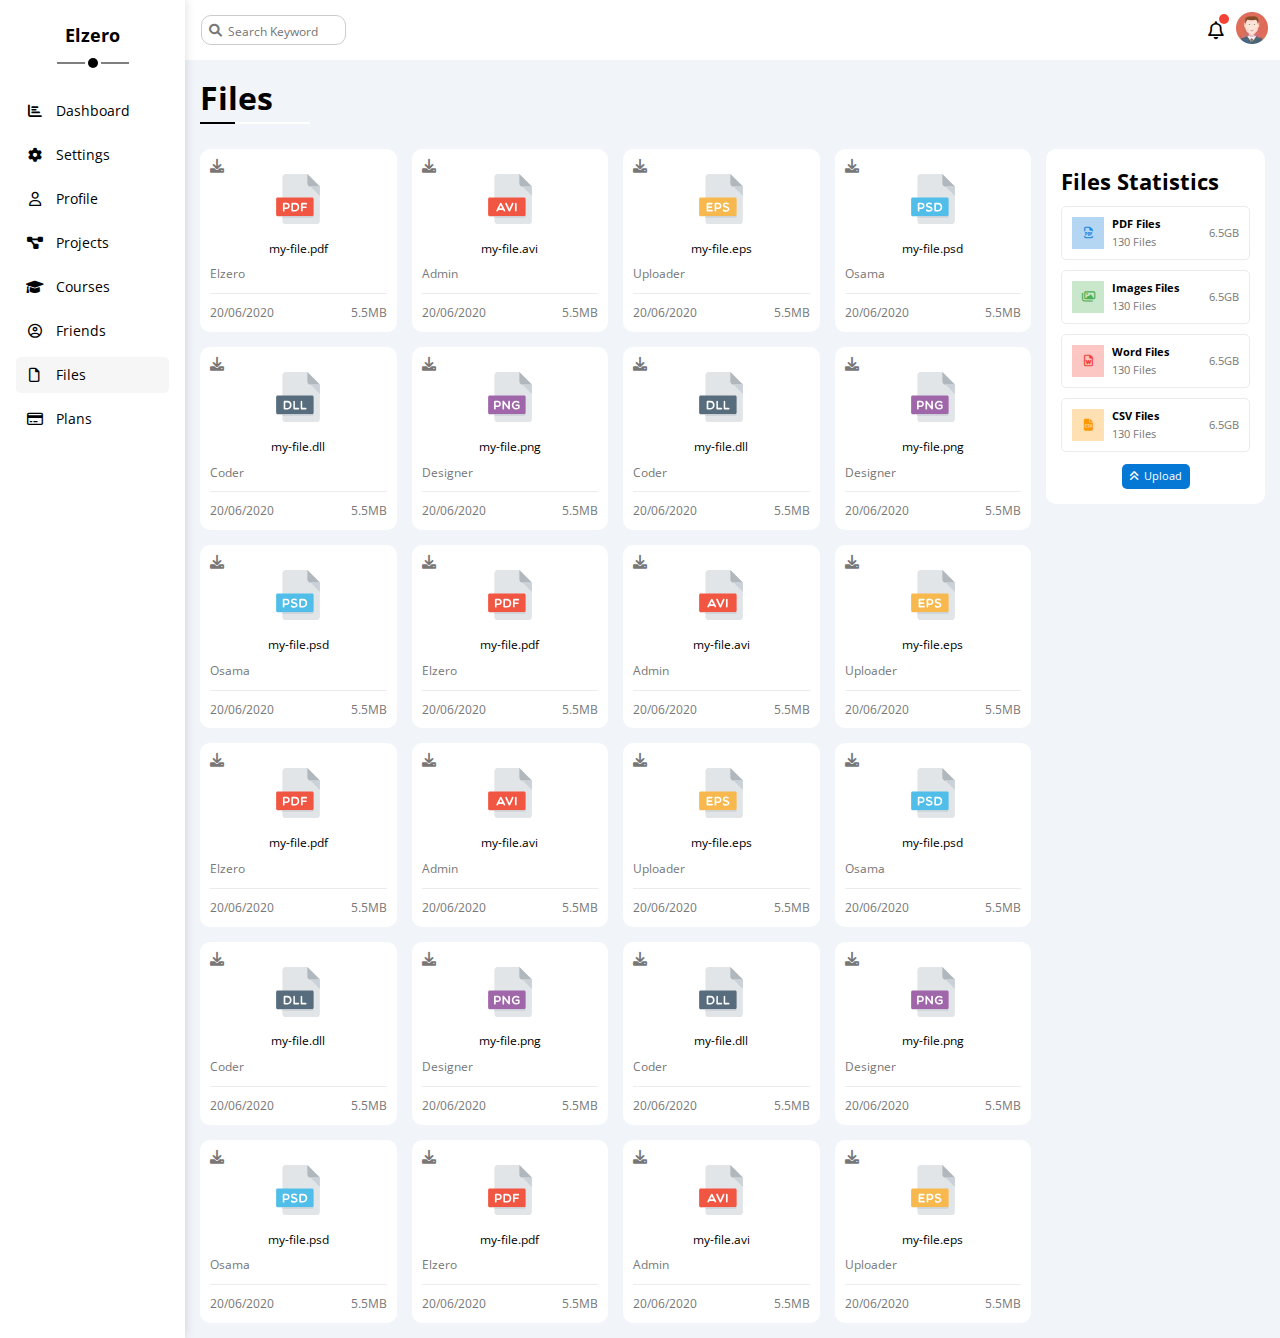
==== files.html @ 7b5e1d6e "Dashboard" ====
<!DOCTYPE html>
<html lang="en">
  <head>
    <meta charset="UTF-8">
    <meta name="description" content="Dashboard">
    <meta name="keywords" content="HTML, CSS">
    <meta name="author" content="Galhoum">
    <meta http-equiv="X-UA-Compatible" content="IE=edge">
    <meta name="viewport" content="width=device-width, initial-scale=1.0">
    <title>Files</title>
    <!-- Render All Elements Normally -->
    <link rel="stylesheet" href="css/normalize.css">
    <!-- Font Awesome Library -->
    <link rel="stylesheet" href="css/all.min.css">
    <!-- Main Template CSS File -->
    <link rel="stylesheet" href="css/main.css">
    <!-- Files CSS File -->
    <link rel="stylesheet" href="css/files.css">
    <!-- Google Fonts -->
    <link rel="preconnect" href="https://fonts.googleapis.com">
    <link rel="preconnect" href="https://fonts.gstatic.com" crossorigin>
    <link href="https://fonts.googleapis.com/css2?family=Open+Sans:wght@300;500&display=swap" rel="stylesheet">
  </head>
<body>
  <!-- Start Parent -->
  <section class="parent">
    <div class="side-nav">
      <div class="title">
        <p class="name">Elzero</p>
        <p class="solid-circle"></p>
      </div>
      <ul>
        <li><a href="index.html"><i class="fa-solid fa-chart-bar fa-fw"></i><span>Dashboard</span></a></li>
        <li><a href="settings.html"><i class="fa-sharp fa-solid fa-gear fa-fw"></i><span>Settings</span></a></li>
        <li><a href="profile.html"><i class="fa-regular fa-user fa-fw"></i><span>Profile</span></a></li>
        <li><a href="projects.html"><i class="fa-solid fa-diagram-project fa-fw"></i><span>Projects</span></a></li>
        <li><a href="courses.html"><i class="fa-solid fa-graduation-cap fa-fw"></i><span>Courses</span></a></li>
        <li><a href="friends.html"><i class="fa-regular fa-circle-user fa-fw"></i><span>Friends</span></a></li>
        <li class="active"><a href="files.html"><i class="fa-regular fa-file fa-fw"></i><span>Files</span></a></li>
        <li><a href="plans.html"><i class="fa-regular fa-credit-card fa-fw"></i><span>Plans</span></a></li>
      </ul>
    </div>
    <div class="content">
      <div class="main-nav">
      <form action="#" method="post">
        <i class="fa-solid fa-magnifying-glass"></i>
        <input type="search" name="search" placeholder="Search Keyword">
      </form>
      <div class="user">
        <i class="fa-regular fa-bell"></i>
        <div class="user-image">
          <a href="profile.html"><img src="images/user-img.webp" alt="user image"></a>
        </div>
      </div>
      </div>
      <div class="main-heading">
        <h1>Files</h1>
        <hr/>
      </div>
      <div class="files-container">
        <div class="files">
          <div class="file">
            <i class="fa-solid fa-download"></i>
            <div class="file-info">
              <div class="image">
                <img src="images/pdf.svg" alt="file-pic">
              </div>
              <p class="img-name">my-file.pdf</p>
            </div>
            <p class="author">Elzero</p>
            <div class="date-size">
              <p class="date">20/06/2020</p>
              <p class="size">5.5MB</p>
            </div>
          </div>
          <div class="file">
            <i class="fa-solid fa-download"></i>
            <div class="file-info">
              <div class="image">
                <img src="images/avi.svg" alt="file-pic">
              </div>
              <p class="img-name">my-file.avi</p>
            </div>
            <p class="author">Admin</p>
            <div class="date-size">
              <p class="date">20/06/2020</p>
              <p class="size">5.5MB</p>
            </div>
          </div>
          <div class="file">
            <i class="fa-solid fa-download"></i>
            <div class="file-info">
              <div class="image">
                <img src="images/eps.svg" alt="file-pic">
              </div>
              <p class="img-name">my-file.eps</p>
            </div>
            <p class="author">Uploader</p>
            <div class="date-size">
              <p class="date">20/06/2020</p>
              <p class="size">5.5MB</p>
            </div>
          </div>
          <div class="file">
            <i class="fa-solid fa-download"></i>
            <div class="file-info">
              <div class="image">
                <img src="images/psd.svg" alt="file-pic">
              </div>
              <p class="img-name">my-file.psd</p>
            </div>
            <p class="author">Osama</p>
            <div class="date-size">
              <p class="date">20/06/2020</p>
              <p class="size">5.5MB</p>
            </div>
          </div>
          <div class="file">
            <i class="fa-solid fa-download"></i>
            <div class="file-info">
              <div class="image">
                <img src="images/dll.svg" alt="file-pic">
              </div>
              <p class="img-name">my-file.dll</p>
            </div>
            <p class="author">Coder</p>
            <div class="date-size">
              <p class="date">20/06/2020</p>
              <p class="size">5.5MB</p>
            </div>
          </div>
          <div class="file">
            <i class="fa-solid fa-download"></i>
            <div class="file-info">
              <div class="image">
                <img src="images/png.svg" alt="file-pic">
              </div>
              <p class="img-name">my-file.png</p>
            </div>
            <p class="author">Designer</p>
            <div class="date-size">
              <p class="date">20/06/2020</p>
              <p class="size">5.5MB</p>
            </div>
          </div>
          <div class="file">
            <i class="fa-solid fa-download"></i>
            <div class="file-info">
              <div class="image">
                <img src="images/dll.svg" alt="file-pic">
              </div>
              <p class="img-name">my-file.dll</p>
            </div>
            <p class="author">Coder</p>
            <div class="date-size">
              <p class="date">20/06/2020</p>
              <p class="size">5.5MB</p>
            </div>
          </div>
          <div class="file">
            <i class="fa-solid fa-download"></i>
            <div class="file-info">
              <div class="image">
                <img src="images/png.svg" alt="file-pic">
              </div>
              <p class="img-name">my-file.png</p>
            </div>
            <p class="author">Designer</p>
            <div class="date-size">
              <p class="date">20/06/2020</p>
              <p class="size">5.5MB</p>
            </div>
          </div>
          <div class="file">
            <i class="fa-solid fa-download"></i>
            <div class="file-info">
              <div class="image">
                <img src="images/psd.svg" alt="file-pic">
              </div>
              <p class="img-name">my-file.psd</p>
            </div>
            <p class="author">Osama</p>
            <div class="date-size">
              <p class="date">20/06/2020</p>
              <p class="size">5.5MB</p>
            </div>
          </div>
          <div class="file">
            <i class="fa-solid fa-download"></i>
            <div class="file-info">
              <div class="image">
                <img src="images/pdf.svg" alt="file-pic">
              </div>
              <p class="img-name">my-file.pdf</p>
            </div>
            <p class="author">Elzero</p>
            <div class="date-size">
              <p class="date">20/06/2020</p>
              <p class="size">5.5MB</p>
            </div>
          </div>
          <div class="file">
            <i class="fa-solid fa-download"></i>
            <div class="file-info">
              <div class="image">
                <img src="images/avi.svg" alt="file-pic">
              </div>
              <p class="img-name">my-file.avi</p>
            </div>
            <p class="author">Admin</p>
            <div class="date-size">
              <p class="date">20/06/2020</p>
              <p class="size">5.5MB</p>
            </div>
          </div>
          <div class="file">
            <i class="fa-solid fa-download"></i>
            <div class="file-info">
              <div class="image">
                <img src="images/eps.svg" alt="file-pic">
              </div>
              <p class="img-name">my-file.eps</p>
            </div>
            <p class="author">Uploader</p>
            <div class="date-size">
              <p class="date">20/06/2020</p>
              <p class="size">5.5MB</p>
            </div>
          </div>
          <div class="file">
            <i class="fa-solid fa-download"></i>
            <div class="file-info">
              <div class="image">
                <img src="images/pdf.svg" alt="file-pic">
              </div>
              <p class="img-name">my-file.pdf</p>
            </div>
            <p class="author">Elzero</p>
            <div class="date-size">
              <p class="date">20/06/2020</p>
              <p class="size">5.5MB</p>
            </div>
          </div>
          <div class="file">
            <i class="fa-solid fa-download"></i>
            <div class="file-info">
              <div class="image">
                <img src="images/avi.svg" alt="file-pic">
              </div>
              <p class="img-name">my-file.avi</p>
            </div>
            <p class="author">Admin</p>
            <div class="date-size">
              <p class="date">20/06/2020</p>
              <p class="size">5.5MB</p>
            </div>
          </div>
          <div class="file">
            <i class="fa-solid fa-download"></i>
            <div class="file-info">
              <div class="image">
                <img src="images/eps.svg" alt="file-pic">
              </div>
              <p class="img-name">my-file.eps</p>
            </div>
            <p class="author">Uploader</p>
            <div class="date-size">
              <p class="date">20/06/2020</p>
              <p class="size">5.5MB</p>
            </div>
          </div>
          <div class="file">
            <i class="fa-solid fa-download"></i>
            <div class="file-info">
              <div class="image">
                <img src="images/psd.svg" alt="file-pic">
              </div>
              <p class="img-name">my-file.psd</p>
            </div>
            <p class="author">Osama</p>
            <div class="date-size">
              <p class="date">20/06/2020</p>
              <p class="size">5.5MB</p>
            </div>
          </div>
          <div class="file">
            <i class="fa-solid fa-download"></i>
            <div class="file-info">
              <div class="image">
                <img src="images/dll.svg" alt="file-pic">
              </div>
              <p class="img-name">my-file.dll</p>
            </div>
            <p class="author">Coder</p>
            <div class="date-size">
              <p class="date">20/06/2020</p>
              <p class="size">5.5MB</p>
            </div>
          </div>
          <div class="file">
            <i class="fa-solid fa-download"></i>
            <div class="file-info">
              <div class="image">
                <img src="images/png.svg" alt="file-pic">
              </div>
              <p class="img-name">my-file.png</p>
            </div>
            <p class="author">Designer</p>
            <div class="date-size">
              <p class="date">20/06/2020</p>
              <p class="size">5.5MB</p>
            </div>
          </div>
          <div class="file">
            <i class="fa-solid fa-download"></i>
            <div class="file-info">
              <div class="image">
                <img src="images/dll.svg" alt="file-pic">
              </div>
              <p class="img-name">my-file.dll</p>
            </div>
            <p class="author">Coder</p>
            <div class="date-size">
              <p class="date">20/06/2020</p>
              <p class="size">5.5MB</p>
            </div>
          </div>
          <div class="file">
            <i class="fa-solid fa-download"></i>
            <div class="file-info">
              <div class="image">
                <img src="images/png.svg" alt="file-pic">
              </div>
              <p class="img-name">my-file.png</p>
            </div>
            <p class="author">Designer</p>
            <div class="date-size">
              <p class="date">20/06/2020</p>
              <p class="size">5.5MB</p>
            </div>
          </div>
          <div class="file">
            <i class="fa-solid fa-download"></i>
            <div class="file-info">
              <div class="image">
                <img src="images/psd.svg" alt="file-pic">
              </div>
              <p class="img-name">my-file.psd</p>
            </div>
            <p class="author">Osama</p>
            <div class="date-size">
              <p class="date">20/06/2020</p>
              <p class="size">5.5MB</p>
            </div>
          </div>
          <div class="file">
            <i class="fa-solid fa-download"></i>
            <div class="file-info">
              <div class="image">
                <img src="images/pdf.svg" alt="file-pic">
              </div>
              <p class="img-name">my-file.pdf</p>
            </div>
            <p class="author">Elzero</p>
            <div class="date-size">
              <p class="date">20/06/2020</p>
              <p class="size">5.5MB</p>
            </div>
          </div>
          <div class="file">
            <i class="fa-solid fa-download"></i>
            <div class="file-info">
              <div class="image">
                <img src="images/avi.svg" alt="file-pic">
              </div>
              <p class="img-name">my-file.avi</p>
            </div>
            <p class="author">Admin</p>
            <div class="date-size">
              <p class="date">20/06/2020</p>
              <p class="size">5.5MB</p>
            </div>
          </div>
          <div class="file">
            <i class="fa-solid fa-download"></i>
            <div class="file-info">
              <div class="image">
                <img src="images/eps.svg" alt="file-pic">
              </div>
              <p class="img-name">my-file.eps</p>
            </div>
            <p class="author">Uploader</p>
            <div class="date-size">
              <p class="date">20/06/2020</p>
              <p class="size">5.5MB</p>
            </div>
          </div>
        </div>
        <div class="statistics">
          <p class="title">Files Statistics</p>
          <div class="holder">
            <div class="text">
              <i class="fa-regular fa-file-pdf"></i>
              <div class="data">
                <p class="type">PDF Files</p>
                <p class="number">130 Files</p>
              </div>
            </div>
            <p class="size">6.5GB</p>
          </div>
          <div class="holder">
            <div class="text">
              <i class="fa-regular fa-images"></i>
              <div class="data">
                <p class="type">Images Files</p>
                <p class="number">130 Files</p>
              </div>
            </div>
            <div class="size">6.5GB</div>
          </div>
          <div class="holder">
            <div class="text">
              <i class="fa-regular fa-file-word"></i>
              <div class="data">
                <p class="type">Word Files</p>
                <p class="number">130 Files</p>
              </div>
            </div>
            <div class="size">6.5GB</div>
          </div>
          <div class="holder">
            <div class="text">
              <i class="fa-solid fa-file-csv"></i>
              <div class="data">
                <p class="type">CSV Files</p>
                <p class="number">130 Files</p>
              </div>
            </div>
            <div class="size">6.5GB</div>
          </div>
          <button>
            <i class="fa-solid fa-angles-up"></i>Upload
          </button>
        </div>
      </div>
  </section>
  <!-- End Parent -->
</body>
</html>
---- css/main.css ----
/* Start Scrollbar Customization */
::-webkit-scrollbar {
  width: 10px;
}
::-webkit-scrollbar-track {
  box-shadow: inset 0 0 5px grey; 
}
::-webkit-scrollbar-thumb {
  background: var(--main-color, #2196f3); 
}
::-webkit-scrollbar-thumb:hover {
  background: var(--main-color-alt, #1787e0); 
}
/* End Scrollbar Customization */
/* Start Global Rules */
:root{
  --main-text-color: #777;
  --main-line-height: 1.6;
  --main-transition: 0.3s;
}
:focus {
  outline: none;
}
::placeholder {
  font-size: 12px;
}
* {
  -webkit-box-sizing: border-box;
  -moz-box-sizing: border-box;
  -ms-box-sizing: border-box;
  -o-box-sizing: border-box;
  box-sizing: border-box;
}
html {
  scroll-behavior: smooth;
}
body {
  font-family: 'Open Sans', sans-serif;
  margin: 0;
}
a {
  text-decoration: none;
}
ul {
  list-style: none;
  padding: 0;
  margin: 0;
}
.bg-orange {
  background-color: #ffc107;
}
.bg-blue {
  background-color: #2196f3;
}
.bg-dark-blue {
  background-color: #2196f3;
}
.bg-green {
  background-color: #4caf50;
}
.bg-light-green {
  background-color: #8bc34a;
}
.bg-red {
  background-color: #f44336;
}
.bg-gray {
  background-color: #607d8b;
}
.bg-fb-linkedin {
  background-color: #0a66c2;
}
.bg-twitter {
  background-color: #1da1f2;;
}
.bg-youtube,
.bg-dark-red {
  background-color: #ff0000;
}
/* End Global Rules */
/* Start Toggle Button */
.toggle {
  cursor: pointer;
  display: inline-block;
}

.toggle-switch {
  display: inline-block;
  background-color: #ccc;
  border-radius: 16px;
  width: 60px;
  height: 25px;
  position: relative;
  vertical-align: middle;
  transition: background-color 0.25s;
}

.toggle-switch:before,
.toggle-switch:after {
  content: "";
}

.toggle-switch:before {
  display: block;
  background: linear-gradient(to bottom, #fff 0%, #eee 100%);
  border-radius: 50%;
  box-shadow: 0 0 0 1px rgba(0, 0, 0, 0.25);
  width: 17px;
  height: 17px;
  position: absolute;
  top: 4px;
  left: 4px;
  transition: left 0.25s;
}

.toggle:hover .toggle-switch:before {
  background: linear-gradient(to bottom, #fff 0%, #fff 100%);
  box-shadow: 0 0 0 1px rgba(0, 0, 0, 0.5);
}

.toggle-checkbox:checked+.toggle-switch {
  background: #0578d5;
}

.toggle-checkbox:checked+.toggle-switch:before {
  left: 40px;
}

.toggle-checkbox {
  position: absolute;
  visibility: hidden;
}

.toggle-switch .on {
  position: absolute;
  top: 7px;
  left: 6px;
  font-size: 12px;
  background-color: transparent;
}
.toggle-switch .off {
  position: absolute;
  top: 6px;
  right: 8px;
  font-size: 14px;
  background-color: transparent;
  z-index:0;
}
/* End Toggle Button */
/* Start Components */
.main-heading {
  margin: 20px 15px;
}
.main-heading h1 {
  margin: 0;
}
.main-heading hr {
  position: relative;
  margin: 5px 0 25px;
  width: 110px;
  height: 2px;
  border: none;
  background-color: white;
}
.main-heading hr::before {
  content: '';
  position: absolute;
  top: 0;
  left: 0;
  width: 35px;
  height: inherit;
  background-color: black;
}
.box-heading h2 {
  margin: 0;
}
.box-heading p {
  margin: 10px 0 0;
  font-size: 13px;
  color: var(--main-text-color, #777);
}
.other-boxes h2 {
  margin: 0;
}
/* End Components */
.parent {
  display: flex;
  justify-content: center;
}
/* Start Side Navigation */
.parent .side-nav {
  min-width: 185px;
  background-color: white;
  box-shadow: 0 0 10px rgb(0 0 0 / 15%);
  z-index: 1;
}
@media (max-width: 767px) {
  .parent .side-nav {
    min-width: 60px;
  }
}
.parent .side-nav .title {
  margin: 25px auto;
}
@media (max-width: 767px) {
  .parent .side-nav .title {
    margin: 10px auto 15px;
  }
}
.parent .side-nav .title .name {
  display: flex;
  justify-content: center;
  align-items: center;
  font-size: 18px;
  font-weight: bold;
  margin: 0;
}
@media (max-width: 767px) {
  .parent .side-nav .title .name {
    font-size: 14px;
  }
}
.parent .side-nav .title .solid-circle {
  position: relative;
  width: 10px;
  height: 10px;
  border-radius: 50%;
  background-color: black;
  margin: 12px auto 0;
}
.parent .side-nav .solid-circle::before,
.parent .side-nav .solid-circle::after {
  content: '';
  position: absolute;
  top: 50%;
  transform: translateY(-50%); 
  width: 28px;
  height: 1px;
  background-color: black;
}
.parent .side-nav .solid-circle::before {
  left: -31px;
}
.parent .side-nav .solid-circle::after {
  left: 13px;
}
@media (max-width: 767px) {
  .parent .side-nav .solid-circle,
  .parent .side-nav .solid-circle::before,
  .parent .side-nav .solid-circle::after {
    display: none;
  }
}
.parent .side-nav ul li {
  display: flex;
  justify-content: flex-start;
  align-items: center;
  font-size: 14px;
  padding: 10px;
  margin: 8px 16px;
  border-radius: 5px;
  transition: var(--main-transition, 0.3s);
}
@media (max-width: 767px) {
  .parent .side-nav ul li {
    justify-content: center;
    margin: 8px;
  }
  .parent .side-nav ul li:nth-child(8),
  .parent .side-nav ul li:nth-child(11) {
    display: none;
  }
}
.parent .side-nav ul .active {
  background-color: #f6f6f6;
}
.parent .side-nav ul li a {
  width: 100%;
  color: black;
}
.parent .side-nav ul li:hover {
  background-color: #f6f6f6;
}
.parent .side-nav ul li a i {
  margin-right: 12px;
}
@media (max-width: 767px) {
  .parent .side-nav ul li a i {
    margin: 0;
  }
  .parent .side-nav ul li a span {
    display: none;
  }
}
/* End Side Navigation */
.parent .content {
  flex: 1;
  background-color: #f1f5f9;
}
/* Start Main Nivaigation */
.parent .content .main-nav {
  display: flex;
  justify-content: space-between;
  align-items: center;
  height: 60px;
  background-color: white;
}
.parent .content .main-nav form {
  display: flex;
  justify-content: center;
  align-items: center;
  position: relative;
  width: fit-content;
  height: fit-content;
  border: none;
  margin-left: 16px;
}
.parent .content .main-nav form i {
  position: absolute;
  top: 50%;
  transform: translateY(-50%);
  left: 8px;
  font-size: 13px;
  color: var(--main-text-color, #777)
}
.parent .content .main-nav form input {
  width: 145px;
  padding: 5px 5px 5px 26px;
  caret-color: black;
  border-radius: 10px;
  border: 1px solid #ccc;
  background-color: transparent;
  transition: var(--main-transition, 0.3s);
}
.parent .content .main-nav form input:focus {
  outline: none;
  width: 180px;
}
.parent .content .main-nav form input:focus::placeholder {
  color: transparent;
}
.parent .content .main-nav .user {
  display: flex;
  justify-content: space-between;
  align-items: center;
  gap: 12px;
  position: relative;
  height: 60px;
  margin-right: 12px;
}
.parent .content .main-nav .user::before {
  content: '';
  position: absolute;
  top: 14px;
  left: 11px;
  width: 10px;
  height: 10px;
  border-radius: 5px;
  background-color: #f44336;
}
.parent .content .main-nav .user i {
  font-size: 18px;
}
/* Start Main Nivaigation */
/* Start Boxes */
.parent .content .boxes {
  display: grid;
  grid-template-columns: repeat(auto-fill, minmax(350px, 1fr));
  gap: 15px;
  margin: 0 15px 15px;
}
@media (max-width: 500px) {
  .parent .content .boxes {
    grid-template-columns: repeat(auto-fill, minmax(250px, 1fr));
    gap: 10px;
    margin: 0 10px;
  }
}
.parent .content .boxes .box {
  position: relative;
  border-radius: 10px;
  background-color: white;
}
.parent .content .boxes .other-boxes {
  padding: 20px 15px 15px;
}
.parent .content .boxes .card-one .greeting {
  display:flex;
  padding: 20px 0 0 15px;
  background-color: #ececec;
}
.parent .content .boxes .card-one .greeting .box-heading {
  width: 150px;
}
@media (max-width: 767px) {
  .parent .content .boxes .card-one .greeting .box-heading p {
    margin-bottom: 40px;
  }
}
.parent .content .boxes .card-one .greeting .greeting-image {
  flex: 1;
  margin-top: -15px;
}
.parent .content .boxes .card-one .greeting .greeting-image img {
  width: 300px;
  max-width: 100%;
}
@media (max-width: 767px) {
  .parent .content .boxes .card-one .greeting .greeting-image img {
    display: none;
  }
}
.parent .content .boxes .card-one .details {
  position: relative;
}
.parent .content .boxes .card-one .details img {
  position: absolute;
  top: -80px;
  left: 15px;
  border: 5px solid white;
  border-radius: 50%;
}
@media (max-width: 767px) {
  .parent .content .boxes .card-one .details img {
    left: 50%;
    transform: translateX(-50%);
  }
}
.parent .content .boxes .card-one .details .data {
  display: flex;
  justify-content: space-around;
  align-items: center;
  padding: 10px 0;
  margin: 50px 0 55px;
  border-top: 2px solid #ececec;
  border-bottom: 2px solid #ececec;
}
@media (max-width: 767px) {
  .parent .content .boxes .card-one .details .data {
    flex-direction: column;
  }
}
.parent .content .boxes .card-one .details .data  div {
  text-align: center;
}
.parent .content .boxes .card-one .details .data  div p:first-child {
  font-size: 15px;
  margin: 10px 0 0;
}
.parent .content .boxes .card-one .details .data  div p:last-child {
  font-size: 13px;
  color: #777;
  margin: 10px 0 8px;
}
.parent .content .boxes .card-one a {
  position: absolute;
  bottom: 12px;
  right: 12px;
  padding: 4px 8px;
  font-size: 12px;
  border-radius: 5px;
  color: white;
  background-color: #0578d5;
}
.parent .content .boxes .card-two form {
  margin: 15px 0;
}
.parent .content .boxes .card-two form input[type="text"],
.parent .content .boxes .card-two form textarea {
  width: 100%;
  padding: 5px 8px;
  margin-bottom: 15px;
  color: black;
  background-color: #ececec;
  outline: none;
  border-radius: 5px;
  border: 1px solid transparent;
}
.parent .content .boxes .card-two form textarea {
  height: 150px;
  resize: none;
}
.parent .content .boxes .card-two form input[type="submit"] {
  position: absolute;
  bottom: 15px;
  right: 15px;
  font-size: 12px;
  padding: 2px 7px;
  color: white;
  background-color: #0578d5;
  border-radius: 5px;
  border: 1px solid transparent;
}
.parent .content .boxes .card-three .box {
  display: flex;
  justify-content: space-between;
  align-items: center;
  gap: 12px;
  margin: 16px 0;
}
.parent .content .boxes .card-three .one {
  margin: 20px 0 16;
}
.parent .content .boxes .card-three .box i {
  border-radius: 10px;
}
.parent .content .boxes .card-three .one i {
  padding: 25px 27px;
  color: #2196f3;
  background-color:#0096884d;
}
.parent .content .boxes .card-three .two i {
  padding: 25px 22px;
  color: #ffc107;
  background-color:#ff98004d;
}
.parent .content .boxes .card-three .three i {
  padding: 25px 25px;
  color: #4caf50;
  background-color: #4caf5069;
}
.parent .content .boxes .card-three .box .prog-holder {
  flex: 1;
}
.parent .content .boxes .card-three .box .prog-holder p:first-of-type {
  margin: 0;
  font-size: 13px;
  color: var(--main-text-color, #777);
}
.parent .content .boxes .card-three .box .prog-holder p:last-of-type {
  margin: 6px 0 0;
  font-size: 15px;
  font-weight: bold;
}
.parent .content .boxes .card-three .box .prog-holder .progress {
  height: 3px;
  margin: 8px 0 0;
}
.parent .content .boxes .card-three .one .prog-holder .progress {
  background-color: #0096884d;
}
.parent .content .boxes .card-three .two .prog-holder .progress {
  background-color: #ff98004d;
}
.parent .content .boxes .card-three .three .prog-holder .progress {
  background-color: #4caf5069;
}
.parent .content .boxes .card-three .box .prog-holder .progress span {
  position: relative;
  display: block;
  height: 100%;
}
.parent .content .boxes .card-three .box .prog-holder .progress span::before {
  content: attr(data-progress);
  position: absolute;
  top: -25px;
  left: calc(100% - 14px);
  width: 20px;
  height: 12px;
  padding: 2px 5px 4px 3px;
  color: white;
  text-align: center;
  font-size: 11px;
  border-radius: 5px;
}
.parent .content .boxes .card-three .one .prog-holder .progress span::before {
  background-color: #2196f3;
}
.parent .content .boxes .card-three .two .prog-holder .progress span::before {
  background-color: #ffc107;
}
.parent .content .boxes .card-three .three .prog-holder .progress span::before {
  background-color: #4caf50;
}
.parent .content .boxes .card-three .box .prog-holder .progress span::after {
  content: '';
  position: absolute;
  top: -11px;
  left: calc(100% - 9px);
  border: 8px solid transparent;
}
.parent .content .boxes .card-three .one .prog-holder .progress span::after {
  border-top-color: #2196f3;
}
.parent .content .boxes .card-three .two .prog-holder .progress span::after {
  border-top-color: #ffc107;
}
.parent .content .boxes .card-three .three .prog-holder .progress span::after {
  border-top-color: #4caf50;
}
.parent .content .boxes .card-four .tickets {
  display: grid;
  grid-template-columns: repeat(auto-fill, minmax(150px, 1fr));
  gap: 15px;
  margin-top: 20px;
}
.parent .content .boxes .card-four .tickets .ticket {
  border-radius: 5px;
  border: 1px solid #ccc;
  text-align: center;
  padding: 15px 0;
}
.parent .content .boxes .card-four .tickets .ticket i {
  font-size: 20px;
}
.parent .content .boxes .card-four .tickets .ticket .list {
  color: #ffc107;
}
.parent .content .boxes .card-four .tickets .ticket .spinner {
  color: #2196f3;
}
.parent .content .boxes .card-four .tickets .ticket .check {
  color: #009688;
}
.parent .content .boxes .card-four .tickets .ticket .xmark {
  color: #f44336;
}
.parent .content .boxes .card-four .tickets .ticket p:first-of-type {
  margin: 10px 0;
  font-size: 20px;
  font-weight: bold;
}
.parent .content .boxes .card-four .tickets .ticket p:last-of-type {
  margin: 0;
  font-size: 12px;
  color: var(--main-text-color, #777);
}
@media (max-width: 767px) {
  .parent .content .boxes .card-five {
    text-align: center;
  }
}
.parent .content .boxes .card-five .new {
  display: flex;
  justify-content: space-between;
  align-items: center;
  padding: 15px 0;
  border-bottom: 1px solid #ccc;
}
@media (max-width: 767px) {
  .parent .content .boxes .card-five .new {
    flex-direction: column;
  }
}
.parent .content .boxes .card-five .new:last-child {
  padding:15px 0 0;
  border-bottom: none;
}
.parent .content .boxes .card-five .new .image-text {
  display: flex;
  justify-content: space-between;
  align-items: center;
  gap: 15px;
}
@media (max-width: 767px) {
  .parent .content .boxes .card-five .new .image-text {
    flex-direction: column;
  }
}
@media (max-width: 767px) {
  .parent .content .boxes .card-five .new .new-image {
    margin: 5px 0 0;
  }
}
.parent .content .boxes .card-five .new .new-image img {
  width: 80px;
  height:48;
  max-width: 100%;
  border-radius: 5px;
}
@media (max-width:767px) {
  .parent .content .boxes .card-five .new .text {
    margin: 0 auto;
  }
}
.parent .content .boxes .card-five .new .text .title {
  margin: -5px 0 6px;
  font-size: 14px;
  font-weight: bold;
}
.parent .content .boxes .card-five .new .text .desc {
  margin: 0;
  font-size: 11px;
  color: gray;
}
@media (max-width: 767px) {
  .parent .content .boxes .card-five .new .text .desc {
    margin-top: 8px;
  }
}
.parent .content .boxes .card-five .new .time {
  font-size: 12px;
  padding: 5px 8px;
  border-radius: 5px;
  background-color: #ececec;
}
.parent .content .boxes .card-six .task {
  display: flex;
  justify-content: space-between;
  align-items: center;
  padding: 15px 0;
  border-bottom: 1px solid #ccc;
}
.parent .content .boxes .card-six .task:first-child {
  padding: 20px 0 15px;
}
.parent .content .boxes .card-six .task:last-child {
  padding: 15px 0 0;
  border-bottom: none;
}
.parent .content .boxes .card-six .task .text .title {
  margin: -5px 0 6px;
  font-size: 14px;
  font-weight: bold;
}
.parent .content .boxes .card-six .task .text .desc {
  margin: 0;
  font-size: 12px;
  color: gray;
}
.parent .content .boxes .card-six .task:nth-child(5) {
  opacity: 0.5;
}
.parent .content .boxes .card-six .task:nth-child(5) .text .title {
  font-weight: normal;
}
.parent .content .boxes .card-six .task:nth-child(5) .text .title,
.parent .content .boxes .card-six .task:nth-child(5) .text .desc {
  text-decoration: line-through;
}
.parent .content .boxes .card-seven .data {
  display: flex;
  justify-content: space-between;
  align-items: center;
}
.parent .content .boxes .card-seven .data:first-of-type .name,
.parent .content .boxes .card-seven .data:first-of-type .count {
  color: gray;
}
.parent .content .boxes .card-seven .data:not(:first-of-type) .count {
  padding: 4px 8px;
  background-color: #eee;
  border-radius: 5px;
  font-size: 14px;
}
.parent .content .boxes .card-eight .upload {
  display: flex;
  justify-content: space-between;
  align-items: center;
  padding: 6px 0;
  border-bottom: 1px solid #ccc;
}
.parent .content .boxes .card-eight .upload:first-of-type {
  padding: 15px 0 6px;
}
.parent .content .boxes .card-eight .upload:last-of-type {
  padding: 6px 0 0;
  border-bottom: none;
}
.parent .content .boxes .card-eight .upload .file-details {
  display: flex;
  justify-content: space-between;
  align-items: center;
  gap: 10px;
}
.parent .content .boxes .card-eight .upload .file-details .file {
  position: relative;
}
.parent .content .boxes .card-eight .upload .file-details .file span {
  position: absolute;
  bottom: 5px;
  left: -6px;
  width: 28px;
  padding: 2px 0;
  text-align: center;
  font-size: 9px;
  color: white;
}
.parent .content .boxes .card-eight .upload .file i {
  color: #ccc;
  font-size: 35px;
}
.parent .content .boxes .card-eight .upload .text .title {
  margin: -5px 0 6px;
  font-size: 14px;
  font-weight: bold;
}
.parent .content .boxes .card-eight .upload .text .desc {
  margin: 0;
  font-size: 12px;
  color: gray;
}
.parent .content .boxes .card-eight .upload .size {
  font-size: 12px;
  padding: 5px 8px;
  border-radius: 5px;
  background-color: #ececec;
}
.parent .content .boxes .card-nine {
  position: relative;
  overflow: hidden;
}
.parent .content .boxes .card-nine img {
  position: absolute;
  bottom: 5px;
  right: 0px;
  width: 120px;
  max-width: 100%;
  opacity: 0.1;
}
.parent .content .boxes .card-nine .progress {
  margin: 20px;
}
.parent .content .boxes .card-nine .progress li {
  position: relative;
  padding: 15px;
  font-size: 14px;
}
.parent .content .boxes .card-nine .progress li .color {
  display: block;
  position: absolute;
  top: 14px;
  left: -16px;
  width: 16px;
  height: 16px;
  border-radius: 50%;
  background-color: blue;
}
.parent .content .boxes .card-nine .progress li .animate {
  display: block;
  position: absolute;
  top: 14px;
  left: -16px;
  width: 16px;
  height: 16px;
  border-radius: 50%;
  animation: 0.8s light-dark-light infinite alternate;
}
@keyframes light-dark-light {
  from {
    background-color: blue;
  }
  to {
    background-color: white;
  }
}
.parent .content .boxes .card-nine .progress li::before {
  content: '';
  position: absolute;
  top: 10px;
  left: -20px;
  width: 20px;
  height: 20px;
  border: 2px solid blue;
  border-radius: 50%;
  background-color: white;
}
.parent .content .boxes .card-nine .progress li:not(:last-child)::after {
  content: '';
  position: absolute;
  top: 33px;
  left: -9px;
  width: 2px;
  height: 24px;
  background-color: blue;
}
.parent .content .boxes .card-ten .reminder {
  position: relative;
  margin-left: 40px;
}
.parent .content .boxes .card-ten .reminder::before {
  content: '';
  position: absolute;
  top: 0;
  left: -15px;
  width: 2px;
  height: 42px;
  background-color: blue;
}
.parent .content .boxes .card-ten .reminder::after {
  content: '';
  position: absolute;
  top: 50%;
  transform: translateY(-50%);
  left: -38px;
  width: 12px;
  height: 12px;
  border-radius: 50%;
  background-color: blue;
}
.parent .content .boxes .card-ten .reminder:first-of-type::before,
.parent .content .boxes .card-ten .reminder:first-of-type::after {
  background-color: #2196f3;
}
.parent .content .boxes .card-ten .reminder:nth-child(3)::before,
.parent .content .boxes .card-ten .reminder:nth-child(3)::after {
  background-color: #4caf50;
}
.parent .content .boxes .card-ten .reminder:nth-child(4)::before,
.parent .content .boxes .card-ten .reminder:nth-child(4)::after {
  background-color: #ffc107;
}
.parent .content .boxes .card-ten .reminder:last-of-type::before,
.parent .content .boxes .card-ten .reminder:last-of-type::after {
  background-color: #f44336;
}
.parent .content .boxes .card-ten .reminder .title {
  margin: 15px 0 0;
}
.parent .content .boxes .card-ten .reminder .date-time {
  font-size: 12px;
  margin: 10px 0 20px;
  color: var(--main-text-color, #777);
}
.parent .content .boxes .card-eleven .user-details {
  display: flex;
  align-items: center;
  gap: 15px;
  margin: 15px 0;
  border-bottom: 1px solid #ccc;
  padding-bottom: 15px;
}
.parent .content .boxes .card-eleven .user-details img {
  width: 44px;
  height: 44px;
}
.parent .content .boxes .card-eleven .user-details .user-data {
  flex: 1;
}
.parent .content .boxes .card-eleven .user-details .user-data .name {
  margin: 0;
}
.parent .content .boxes .card-eleven .user-details .user-data .published-time {
  font-size: 15px;
  margin: 6px 0 0;
  color: var(--main-text-color, #777);
}
.parent .content .boxes .card-eleven .post-content {
  font-size: 15px;
  line-height: 1.6;
  padding-bottom: 25px;
  border-bottom: 1px solid #ccc;
}
.parent .content .boxes .card-eleven .post-details {
  display: flex;
  justify-content: space-between;
  align-items: center;
  margin: 15px 0 0;
  color: var(--main-text-color, #777);
  font-size: 15px;
}
.parent .content .boxes .card-eleven .post-details i {
  font-size: 14px;
}
.parent .content .boxes .card-eleven .post-details .likes,
.parent .content .boxes .card-eleven .post-details .comments {
  display: flex;
  align-items: center;
  gap: 3px;
  margin-top: 5px;
}
.parent .content .boxes .card-tweleve .icons {
  margin: 15px 0 0;
}
.parent .content .boxes .card-tweleve .icons .holder {
  display: flex;
  justify-content: space-between;
  align-items: center;
  margin-bottom: 10px;
  background-color: #ccc;
  margin-bottom: 10px;
}
.parent .content .boxes .card-tweleve .icons .holder:last-child  {
  margin-bottom: 0;
}
.parent .content .boxes .card-tweleve .icons .holder:first-child {
  background-color: rgb( 29 161 242 / 40%);
}
.parent .content .boxes .card-tweleve .icons .holder:nth-child(2) {
  background-color: rgb(24 119 242 / 40%);
}
.parent .content .boxes .card-tweleve .icons .holder:nth-child(3)  {
  background-color: rgb(255 0 0 / 40%);
}
.parent .content .boxes .card-tweleve .icons .holder:last-child {
  background-color: rgb(10 102 194 / 40%);
}
.parent .content .boxes .card-tweleve .icons .holder .icon {
  display: flex;
  justify-content: space-between;
  align-items: center;
  gap: 15px;
}
.parent .content .boxes .card-tweleve .icons .holder .icon i {
  color: white;
  font-size: 25px;
  width: 42px;
  height: 45px;
  transition: var(--main-transition, 0.3s);
}
.parent .content .boxes .card-tweleve .icons .holder:hover .icon i {
  transform: rotate(10deg);
}
.parent .content .boxes .card-tweleve .icons .holder:first-child .icon i {
  padding: 10px 8px;
  background-color: #1da1f2;
}
.parent .content .boxes .card-tweleve .icons .holder:nth-child(2) .icon i {
  padding: 10px 12px;
  background-color: #0a66c2;
}
.parent .content .boxes .card-tweleve .icons .holder:nth-child(3) .icon i {
  padding: 10px 7px;
  background-color: #ff0000;
}
.parent .content .boxes .card-tweleve .icons .holder:last-child .icon i {
  padding: 10px;
  background-color: #0a66c2;
}
.parent .content .boxes .card-tweleve .icons .holder .icon span {
  font-size: 14px;
}
.parent .content .boxes .card-tweleve .icons .holder:first-child .icon span {
  color: #1da1f2;
}
.parent .content .boxes .card-tweleve .icons .holder:nth-child(2) .icon span {
  color: #0a66c2;
}
.parent .content .boxes .card-tweleve .icons .holder:nth-child(3) .icon span {
  color: #ff0000;
}
.parent .content .boxes .card-tweleve .icons .holder:last-child .icon span {
  color: #0a66c2;
}
.parent .content .boxes .card-tweleve .icons .holder a {
  color:white;
  font-size: 12px;
  padding: 5px 8px;
  margin-right: 12px;
  border-radius: 5px;
}
.parent .content .last-card {
  display: grid;
  grid-template-columns: minmax(250px, 1fr);
  padding: 20px 15px 15px;
  margin: 15px;
  overflow-x: auto;
  border-radius: 10px;
  background-color: white;
}
@media (max-width: 767px) {
  .parent .content .last-card {
    margin: 15px 10px;
  }
}
.parent .content .last-card h2 {
  margin: 0;
}
.parent .content .last-card table {
  width: 100%;
  font-size: 13px;
  margin-top: 20px;
  border-spacing: 0;
}
.parent .content .last-card table thead tr td {
  font-weight: bold;
  padding: 15px;
  text-align: left;
  border-spacing: 0;
  background-color: #eee;
}
.parent .content .last-card table tbody tr td {
  padding: 20px;
  text-align: left;
  border: 1px solid #eee;
  background-color: #fff;
}
.parent .content .last-card table tbody tr .team {
  position: relative;
  padding-right: 100px;
}
.parent .content .last-card table tbody tr .team img {
  position: absolute;
  max-width: 100%;
  bottom: calc(50% - 35px);
  transform: translateY(-50%);
}
.parent .content .last-card table tbody tr .team img:hover {
  z-index: 100;
  cursor: pointer;
}
.parent .content .last-card table tbody tr .team img:first-of-type {
  left: 10px;
}
.parent .content .last-card table tbody tr .team img:nth-child(2) {
  left: 25px;
}
.parent .content .last-card table tbody tr .team img:nth-child(3) {
  left: 40px;
}
.parent .content .last-card table tbody tr .team img:nth-child(4) {
  left: 55px;
}
.parent .content .last-card table tbody tr td a {
  color: white;
  padding: 4px 8px;
  border-radius: 5px;
  font-size: 12px;
}
---- css/files.css ----
.files-container {
  display: flex;
  justify-content: space-between;
  align-items: flex-start;
  gap: 15px;
}
@media (max-width: 767px) {
  .files-container {
    flex-direction: column;
  }
}
.files-container .files {
  flex: 1;
  margin: 0 0 15px 15px;
  display: grid;
  grid-template-columns: repeat(auto-fill, minmax(160px, 1fr));
  gap: 15px;
}
@media (max-width: 767px) {
  .files-container .files {
    width: calc(100% - 30px);
  }
}
.files-container .files .file {
  position: relative;
  padding: 10px 10px 0;
  font-size: 12px;
  border-radius: 10px;
  background-color: white;
  color: var(--main-text-color, #777);
}
.files-container .files .file i {
  position: absolute;
  top: 10px;
  left: 10px;
  font-size: 14px;
  color: var(--main-text-color,#777);
}
.files-container .files .file .file-info .image {
  margin: 15px 0;
  text-align: center;
}
.files-container .files .file .file-info .image img {
  width: 50px;
  max-width: 100%;
}
.files-container .files .file .file-info .img-name {
  color: black;
  text-align: center;
}
.files-container .files .file .author {
  padding-bottom: 12px;
  margin: 0;
  border-bottom: 1px solid #ececec;
}
.files-container .files .file .date-size {
  display: flex;
  justify-content: space-between;
  align-items: center;
}
.files-container .statistics {
  border-radius: 10px;
  margin-right: 15px;
  padding: 20px 15px 15px;
  background-color: white;
}
@media (max-width: 767px) {
  .files-container .statistics {
    order: -1;
    width: calc(100% - 30px);
    margin-left: 15px;
  }
}
.files-container .statistics .title {
  margin: 0 0 12px;
  font-size: 22px;
  font-weight: bold;
}
.files-container .statistics .holder {
  display: flex;
  justify-content: space-between;
  align-items: center;
  gap: 30px;
  padding: 10px;
  margin: 0 0 10px;
  font-size: 11px;
  border-radius: 5px;
  border: 1px solid #ececec;
}
.files-container .statistics .holder .text {
  display: flex;
  justify-content: flex-start;
  align-items: center;
  gap: 8px;
}
.files-container .statistics .holder .text i {
  width: 32px;
  height: 32px;
  font-size: 12px;
  padding: 10px;
  text-align: center;
}
.files-container .statistics .holder .text:first-child i {
  color: #1787e0;
  background-color: rgb(5 120 213 / 30%);
}
.files-container .statistics .holder:nth-child(3) .text i {
  color: #4caf50;
  background-color: rgb(76 175 80 / 30%);;
}
.files-container .statistics .holder:nth-child(4) .text i {
  color: #f44336;
  background-color: rgb(244 67 54 / 30%);
}
.files-container .statistics .holder:nth-child(5) .text i {
  color: #ff9800;
  background-color: rgb(255 152 0 / 30%);
}
.files-container .statistics .holder .text .data .type {
  margin: 0 0 5px;
  font-weight: bold;
}
.files-container .statistics .holder .text .data .number,
.files-container .statistics .holder .size  {
  margin: 0;
  color: var(--main-text-color, #777);
}
.files-container .statistics button {
  display: block;
  border: none;
  padding: 6px 8px;
  color: white;
  font-size: 11px;
  cursor: pointer;
  border-radius: 5px;
  margin: 12px auto 0;
  background-color: #0578d5;
}
.files-container .statistics button i {
  margin-right: 6px;
}
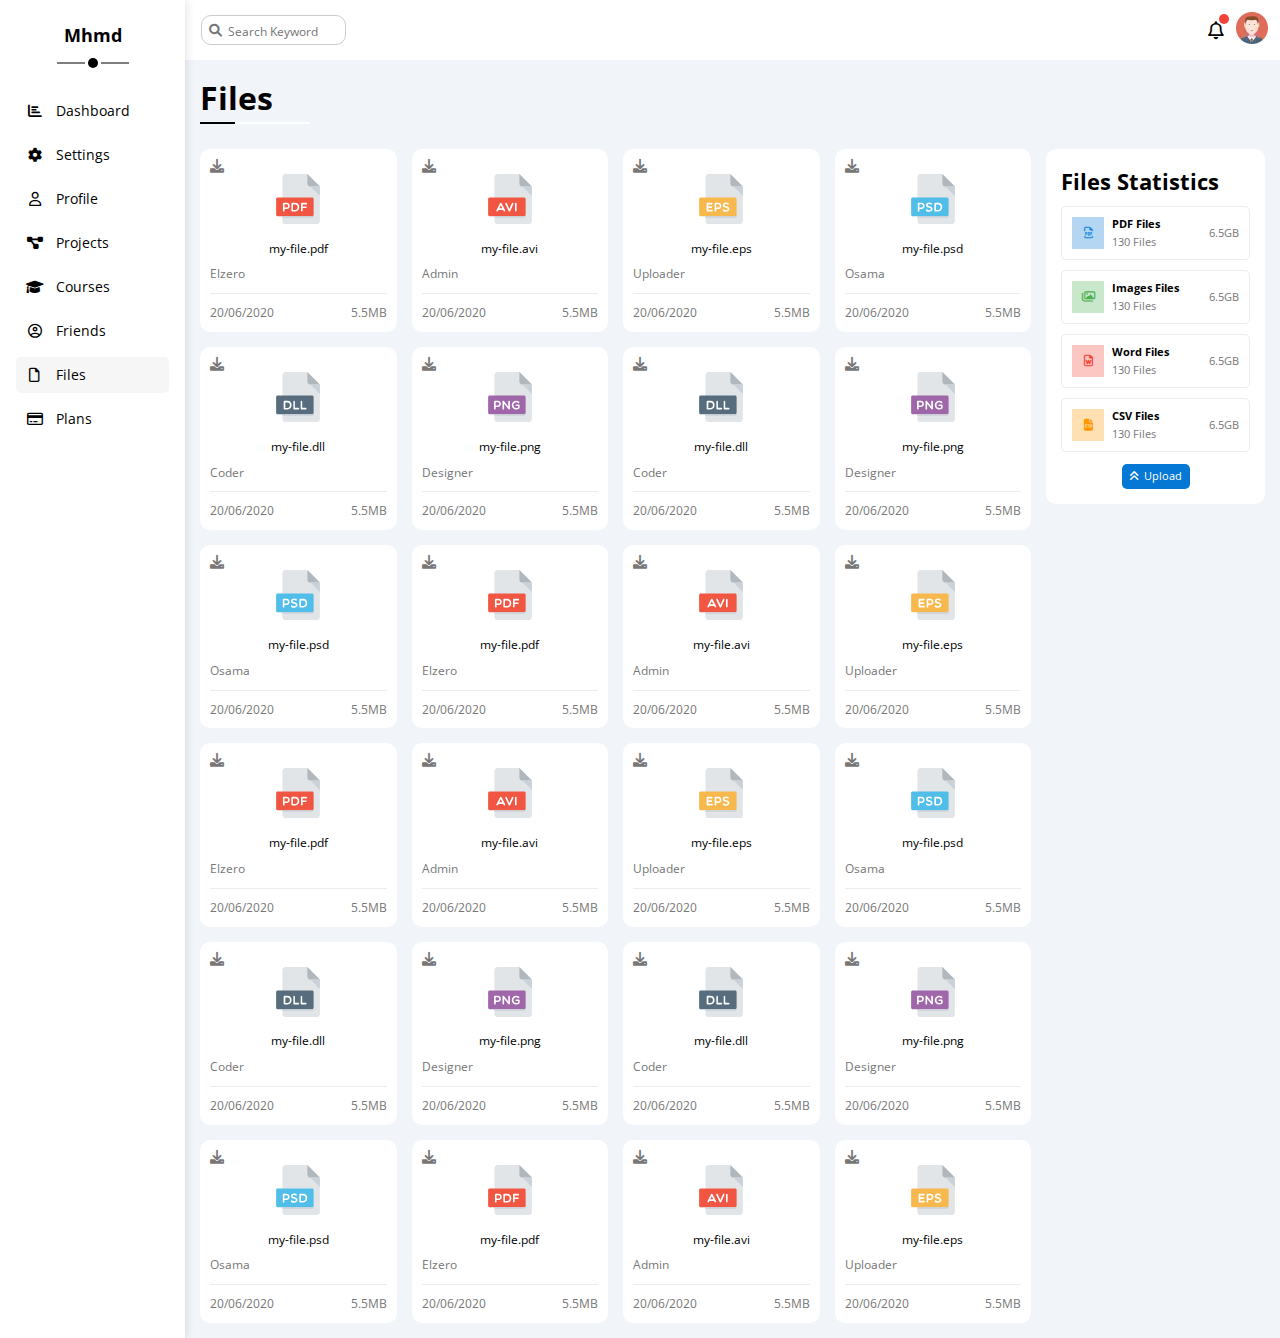
==== commit 1508ff6e: "Update files.html" ====
--- a/files.html
+++ b/files.html
@@ -26,7 +26,7 @@
   <section class="parent">
     <div class="side-nav">
       <div class="title">
-        <p class="name">Elzero</p>
+        <p class="name">Mhmd</p>
         <p class="solid-circle"></p>
       </div>
       <ul>
@@ -446,4 +446,4 @@
   </section>
   <!-- End Parent -->
 </body>
-</html>+</html>
--- a/css/main.css
+++ b/css/main.css
@@ -1058,6 +1058,7 @@
 }
 .parent .content .last-card table {
   width: 100%;
+  min-width: 784px;
   font-size: 13px;
   margin-top: 20px;
   border-spacing: 0;
@@ -1106,4 +1107,4 @@
   padding: 4px 8px;
   border-radius: 5px;
   font-size: 12px;
-}+}
